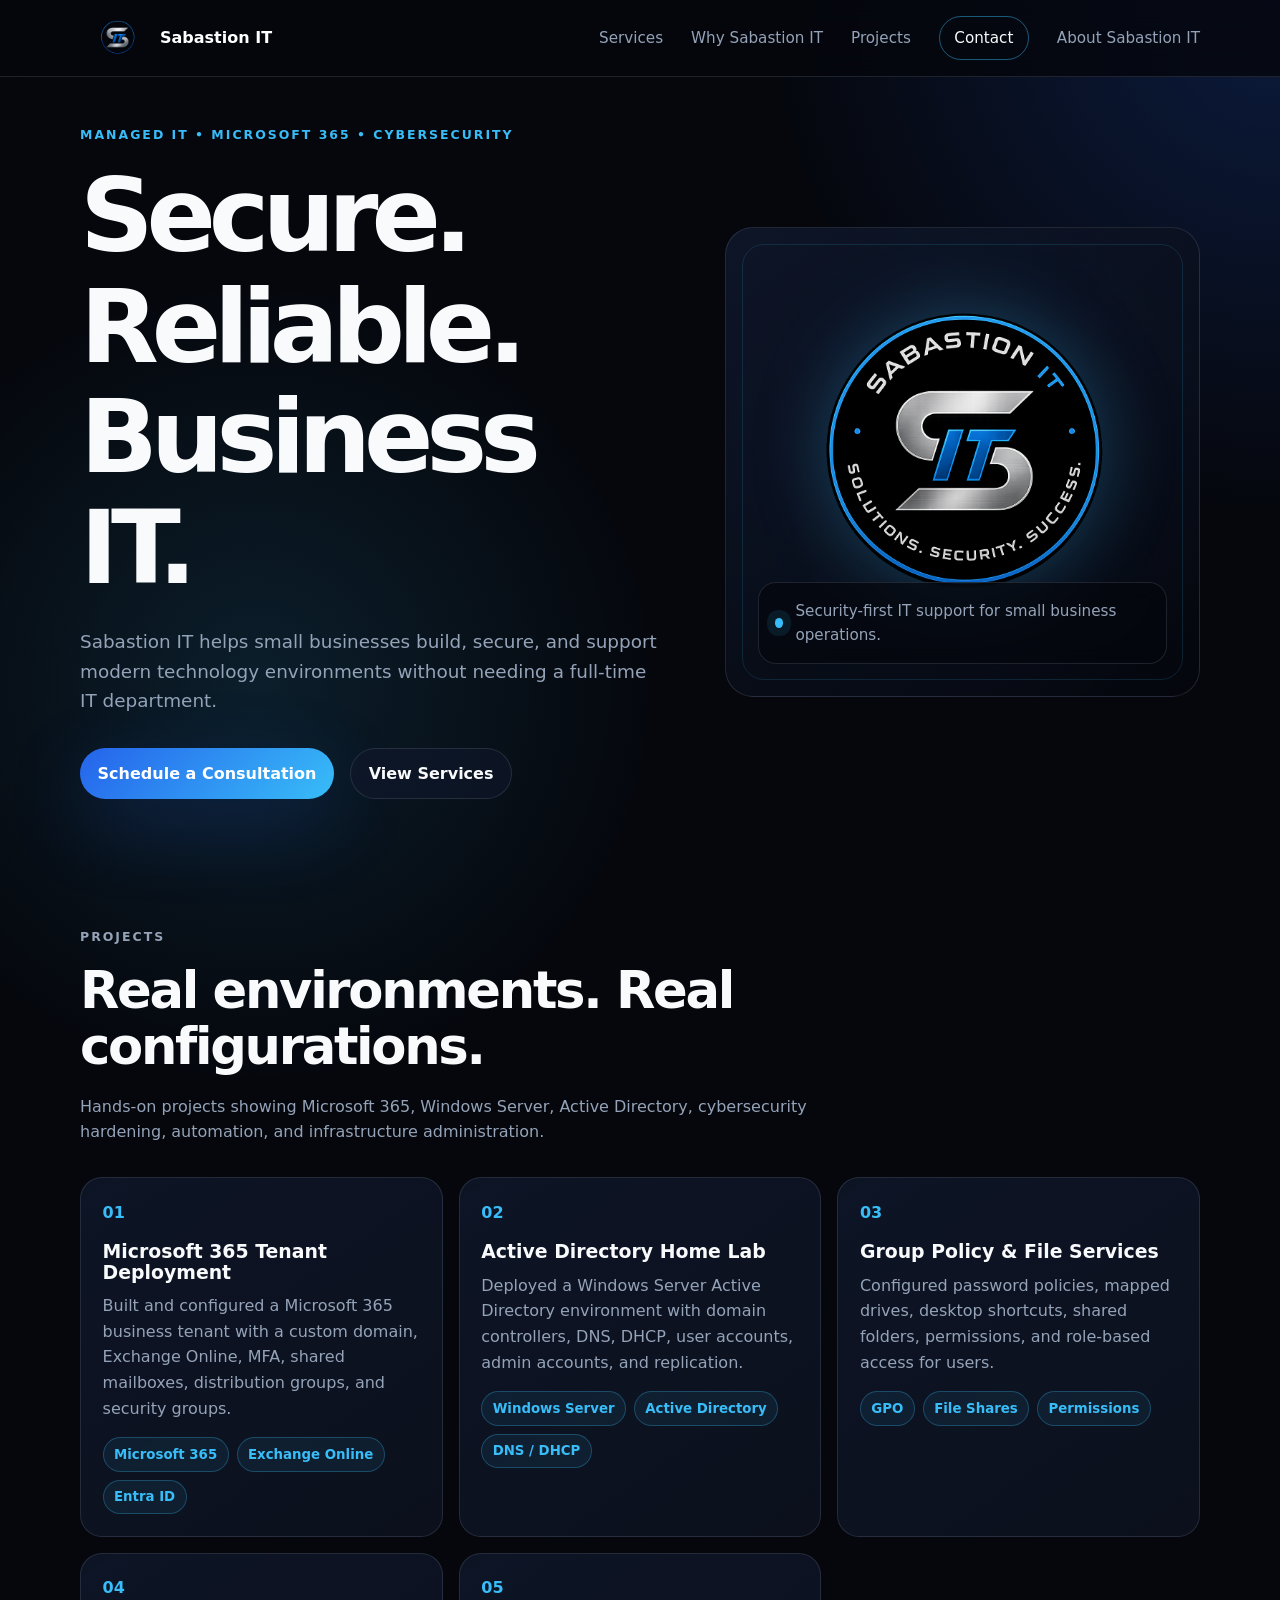
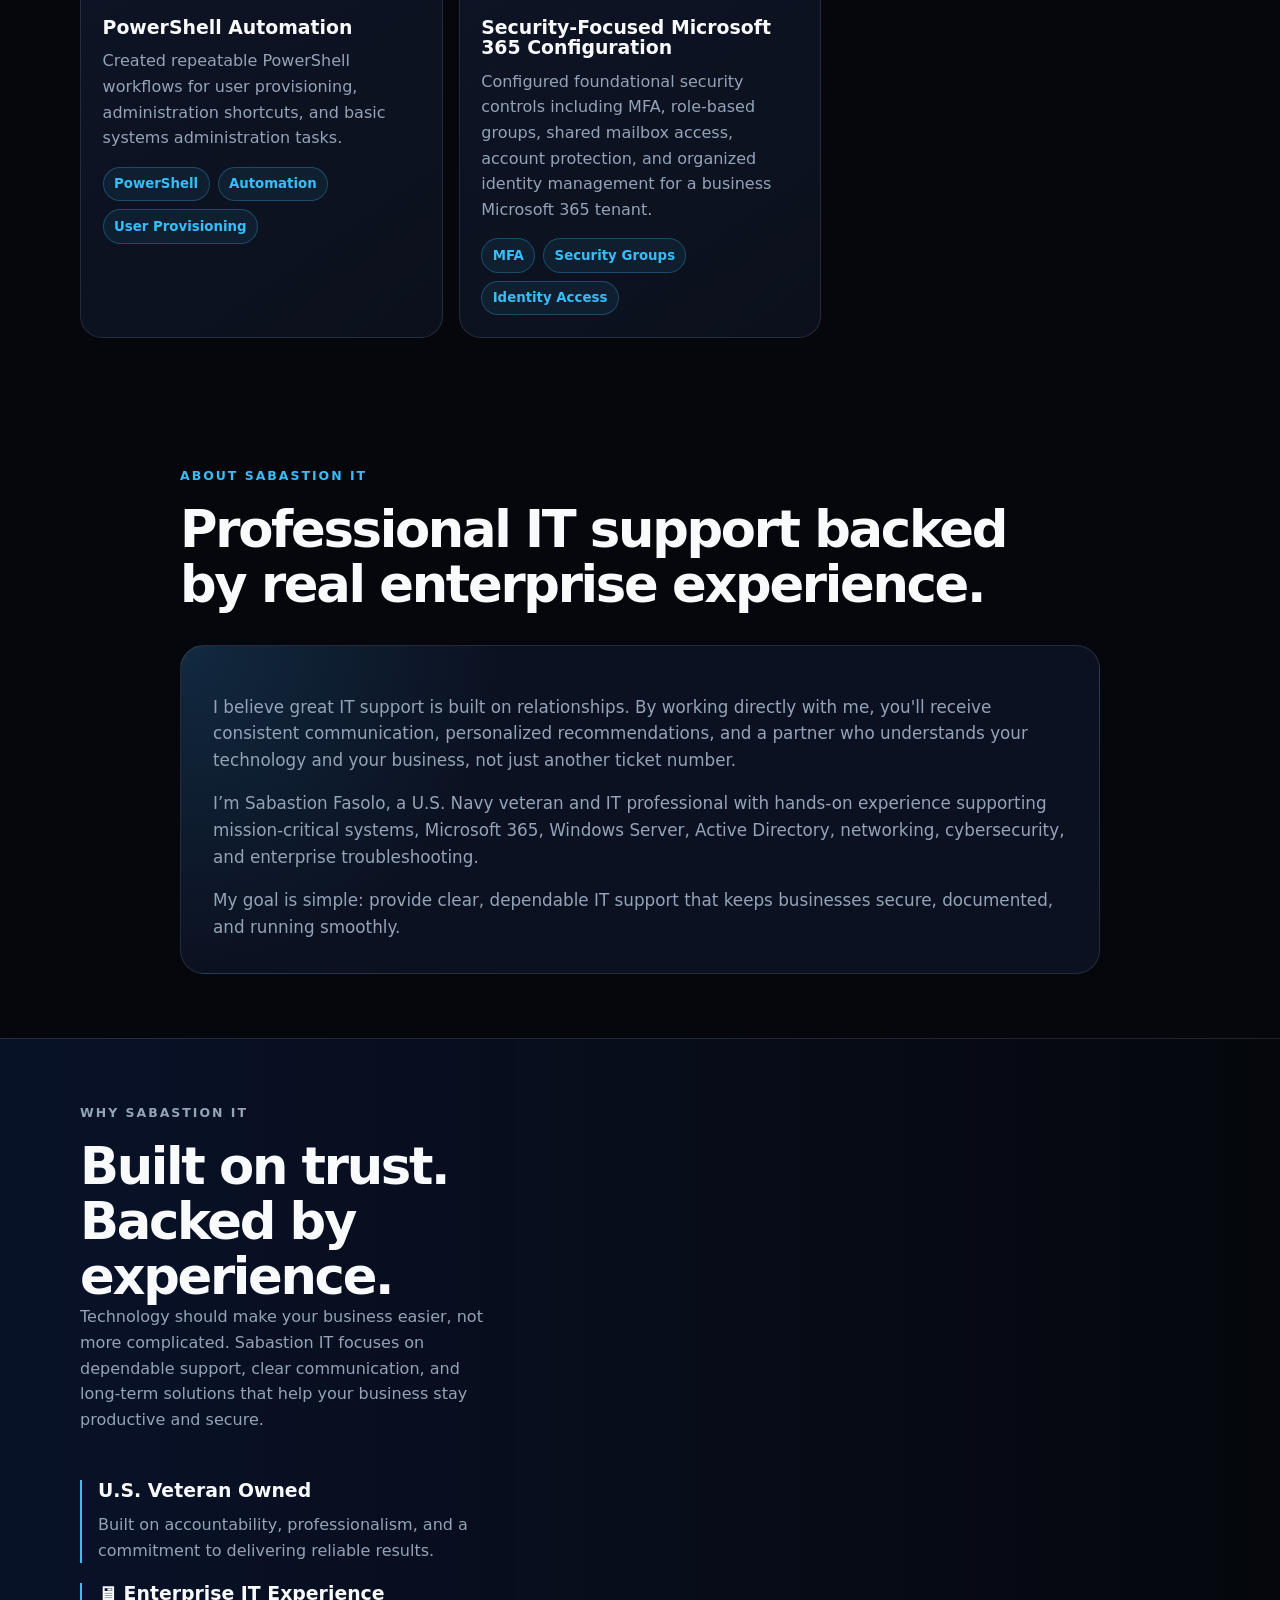
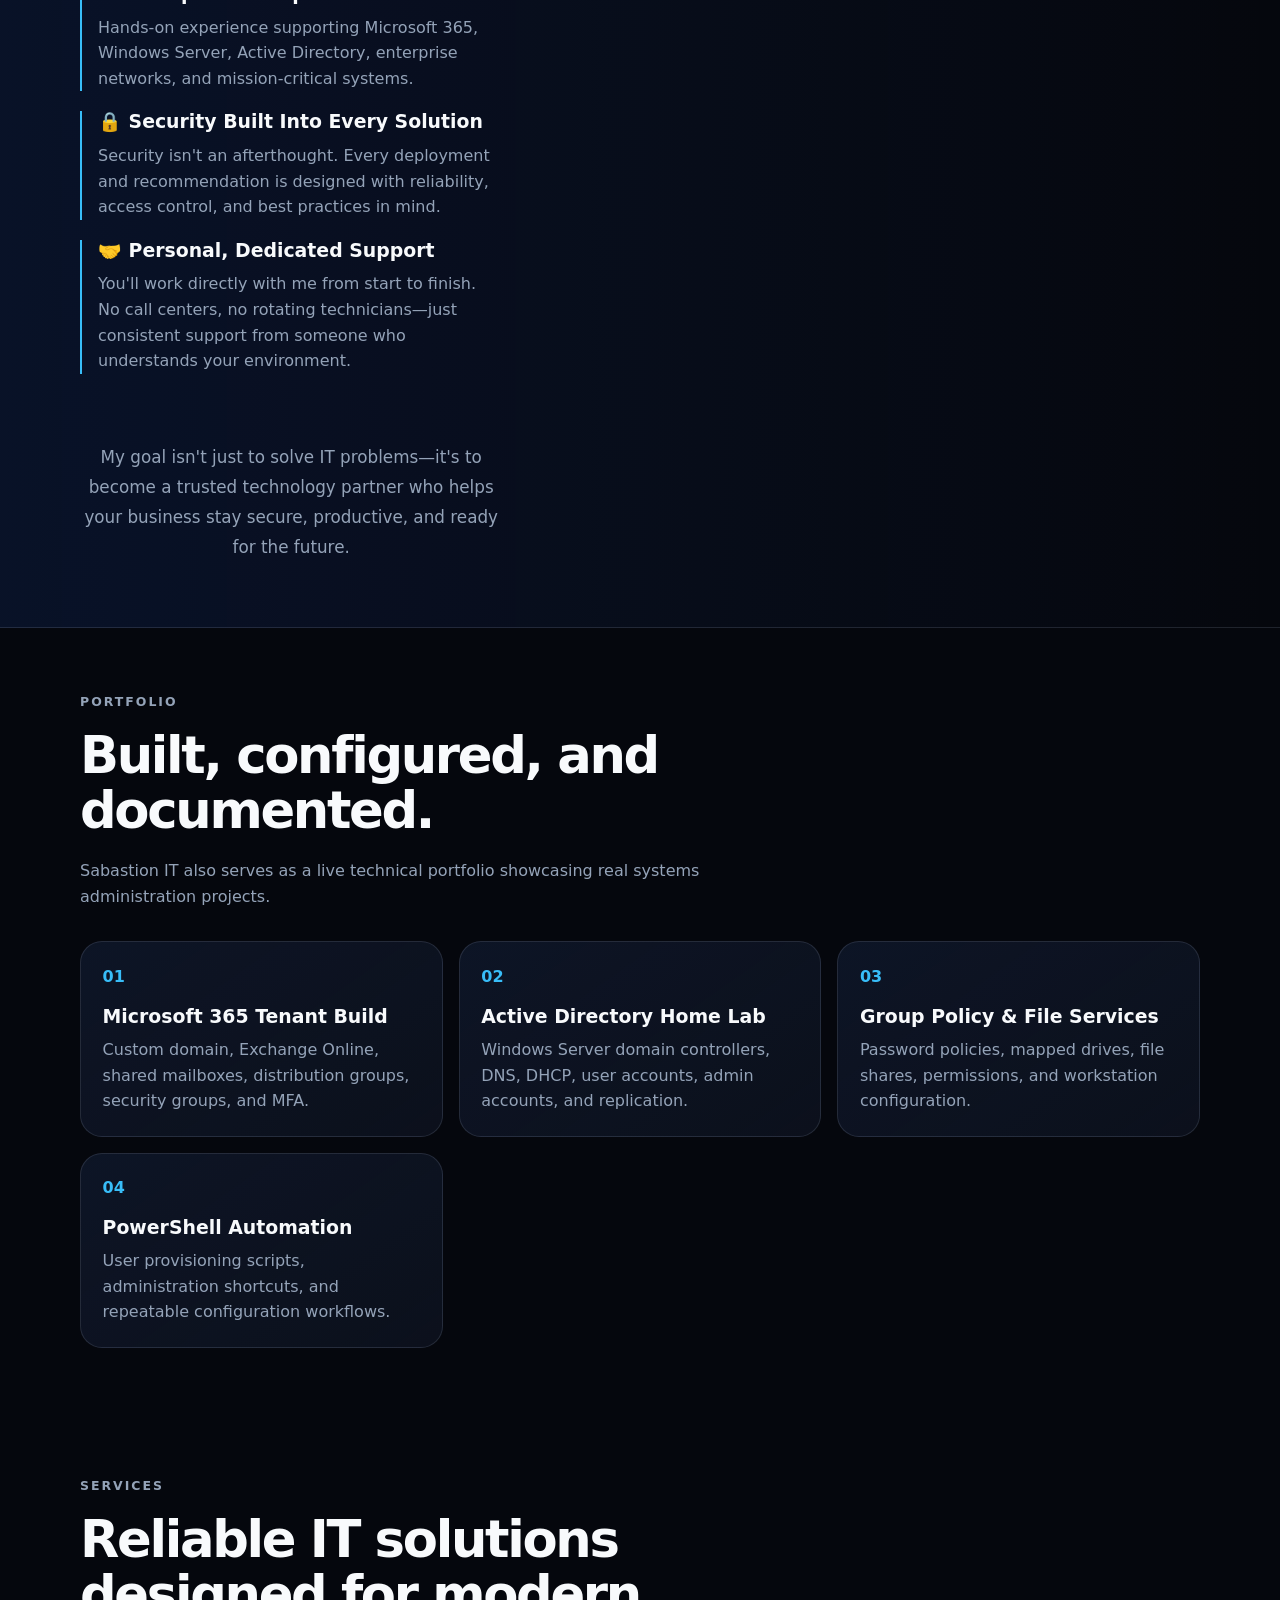
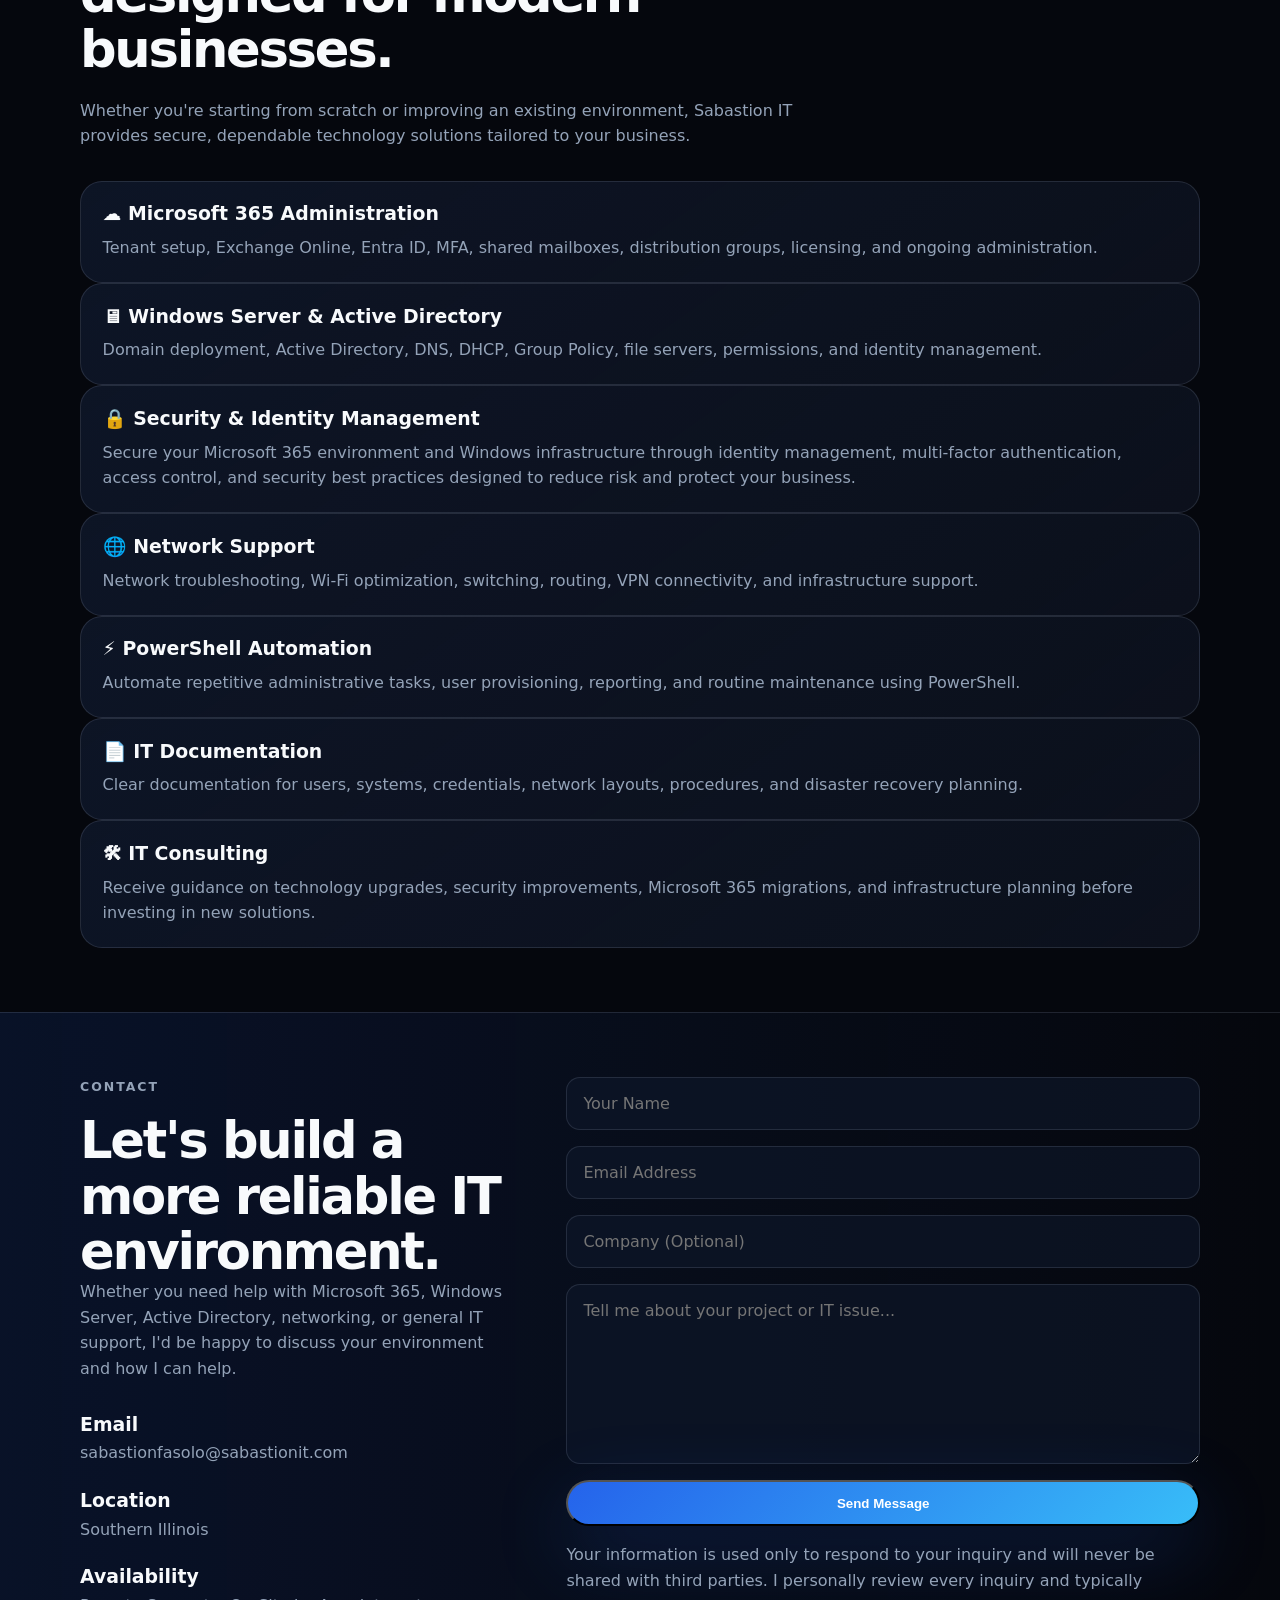
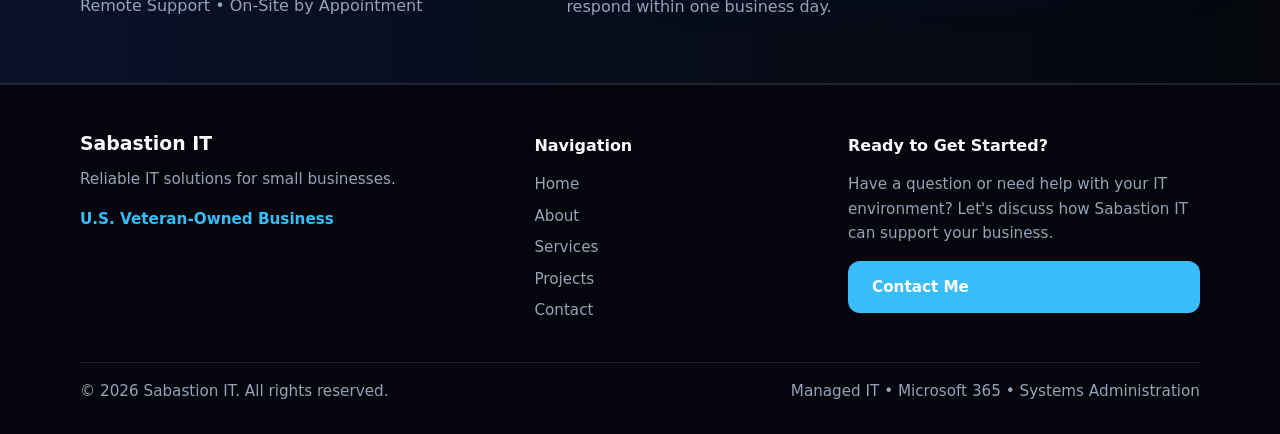
==== sabastionit-site/index.html @ 8f51acdc "V1.0.0" ====
<!DOCTYPE html>
<html lang="en">
<head>
  <meta charset="UTF-8" />
  <meta name="viewport" content="width=device-width, initial-scale=1.0" />
  <title>Sabastion IT | Managed IT & Cybersecurity</title>
  <meta name="description" content="Sabastion IT provides managed IT, Microsoft 365 administration, cybersecurity, networking, and systems administration services for small businesses." />
  <link rel="stylesheet" href="style.css" />
</head>
<body>
<header class="site-header">
	<nav class="nav container">
	    <a href="#home" class="brand">
			<img src="images/SabastionITLogo2.png" alt="Sabastion IT Logo" class="brand-logo">
				<span class="brand-name">Sabastion IT</span>
			</a>

		<div class="nav-links">
			<a href="#services">Services</a>
			<a href="#why">Why Sabastion IT</a>
			<a href="#projects">Projects</a>
		    <a href="#contact" class="nav-cta">Contact</a>
			<a href="#about">About Sabastion IT</a>
		</div>
	</nav>
</header>

  <main>
    <section id="home" class="hero">
      <div class="container hero-grid">
        <div class="hero-content">
          <p class="eyebrow">Managed IT • Microsoft 365 • Cybersecurity</p>
          <h1>Secure. Reliable. Business IT.</h1>
          <p class="hero-text">
            Sabastion IT helps small businesses build, secure, and support modern technology environments without needing a full-time IT department.
          </p>
          <div class="hero-actions">
            <a href="mailto:hello@sabastionit.com" class="btn primary">Schedule a Consultation</a>
            <a href="#services" class="btn secondary">View Services</a>
          </div>
        </div>

        <div class="hero-card">
          <img src="images/SabastionITLogo.png" alt="Sabastion IT Logo" class="hero-logo">

          <div class="status-panel">
            <span class="pulse"></span>
            <p>Security-first IT support for small business operations.</p>
          </div>
        </div>
      </div>
    </section>

    <section id="projects" class="section">
  <div class="container">
    <div class="section-heading">
      <p class="eyebrow">Projects</p>
      <h2>Real environments. Real configurations.</h2>
      <p>Hands-on projects showing Microsoft 365, Windows Server, Active Directory, cybersecurity hardening, automation, and infrastructure administration.</p>
    </div>

    <div class="project-grid">
      <article class="project-card">
        <span>01</span>
        <h3>Microsoft 365 Tenant Deployment</h3>
        <p>Built and configured a Microsoft 365 business tenant with a custom domain, Exchange Online, MFA, shared mailboxes, distribution groups, and security groups.</p>
        <div class="project-tags">
          <small>Microsoft 365</small>
          <small>Exchange Online</small>
          <small>Entra ID</small>
        </div>
      </article>

      <article class="project-card">
        <span>02</span>
        <h3>Active Directory Home Lab</h3>
        <p>Deployed a Windows Server Active Directory environment with domain controllers, DNS, DHCP, user accounts, admin accounts, and replication.</p>
        <div class="project-tags">
          <small>Windows Server</small>
          <small>Active Directory</small>
          <small>DNS / DHCP</small>
        </div>
      </article>

      <article class="project-card">
        <span>03</span>
        <h3>Group Policy & File Services</h3>
        <p>Configured password policies, mapped drives, desktop shortcuts, shared folders, permissions, and role-based access for users.</p>
        <div class="project-tags">
          <small>GPO</small>
          <small>File Shares</small>
          <small>Permissions</small>
        </div>
      </article>

      <article class="project-card">
        <span>04</span>
        <h3>PowerShell Automation</h3>
        <p>Created repeatable PowerShell workflows for user provisioning, administration shortcuts, and basic systems administration tasks.</p>
        <div class="project-tags">
          <small>PowerShell</small>
          <small>Automation</small>
          <small>User Provisioning</small>
        </div>
       </article>
     <article class="project-card">
       <span>05</span>
       <h3>Security-Focused Microsoft 365 Configuration</h3>
       <p>Configured foundational security controls including MFA, role-based groups, shared mailbox access, account protection, and organized identity management for a business Microsoft 365 tenant.</p>
       <div class="project-tags">
         <small>MFA</small>
         <small>Security Groups</small>
         <small>Identity Access</small>
      </div>
      </article>
    </div>
  </div>
</section>


    <section id="about" class="section about-section">
  <div class="container about-story">
    <p class="eyebrow">About Sabastion IT</p>
    <h2>Professional IT support backed by real enterprise experience.</h2>

    <div class="about-story-card">
      <p>
        <p>
        I believe great IT support is built on relationships. By working directly with me, you'll receive consistent communication, personalized recommendations, and a partner who understands your technology and your business, not just another ticket number.
</p>
      </p>
      <p>
        I’m Sabastion Fasolo, a U.S. Navy veteran and IT professional with hands-on experience supporting mission-critical systems, Microsoft 365, Windows Server, Active Directory, networking, cybersecurity, and enterprise troubleshooting.
      </p>
      <p>
        My goal is simple: provide clear, dependable IT support that keeps businesses secure, documented, and running smoothly.
      </p>
    </div>
  </div>
</section>

    <section id="why" class="section accent-section">
      <div class="container split">
        <div>
          <p class="eyebrow">Why Sabastion IT</p>
          <h2>Built on trust. Backed by experience.</h2>
          <p>Technology should make your business easier, not more complicated. Sabastion IT focuses on dependable support, clear communication, and long-term solutions that help your business stay productive and secure.
        <div class="why-list">

        <div>
          <h3>U.S. Veteran Owned</h3>
          <p>
            Built on accountability, professionalism, and a commitment to delivering reliable results.
          </p>
       </div>

       <div>
         <h3>🖥 Enterprise IT Experience</h3>
         <p>
            Hands-on experience supporting Microsoft 365, Windows Server, Active Directory, enterprise networks, and mission-critical systems.
         </p>
       </div>

       <div>
         <h3>🔒 Security Built Into Every Solution</h3>
         <p>
            Security isn't an afterthought. Every deployment and recommendation is designed with reliability, access control, and best practices in mind.
         </p>
       </div>

       <div>
         <h3>🤝 Personal, Dedicated Support</h3>
         <p>
            You'll work directly with me from start to finish. No call centers, no rotating technicians—just consistent support from someone who understands your environment.
         </p>
       </div>

       <p class="why-closing">
        My goal isn't just to solve IT problems—it's to become a trusted technology partner who helps your business stay secure, productive, and ready for the future.
       </p>

      </div>
    </section>

    <section id="projects" class="section">
      <div class="container">
        <div class="section-heading">
          <p class="eyebrow">Portfolio</p>
          <h2>Built, configured, and documented.</h2>
          <p>Sabastion IT also serves as a live technical portfolio showcasing real systems administration projects.</p>
        </div>

        <div class="project-grid">
          <article class="project-card">
            <span>01</span>
            <h3>Microsoft 365 Tenant Build</h3>
            <p>Custom domain, Exchange Online, shared mailboxes, distribution groups, security groups, and MFA.</p>
          </article>
          <article class="project-card">
            <span>02</span>
            <h3>Active Directory Home Lab</h3>
            <p>Windows Server domain controllers, DNS, DHCP, user accounts, admin accounts, and replication.</p>
          </article>
          <article class="project-card">
            <span>03</span>
            <h3>Group Policy & File Services</h3>
            <p>Password policies, mapped drives, file shares, permissions, and workstation configuration.</p>
          </article>
          <article class="project-card">
            <span>04</span>
            <h3>PowerShell Automation</h3>
            <p>User provisioning scripts, administration shortcuts, and repeatable configuration workflows.</p>
          </article>
        </div>
      </div>
    </section>

<section id="services" class="section">
    <div class="container">

        <div class="section-heading">
            <p class="eyebrow">Services</p>
            <h2>Reliable IT solutions designed for modern businesses.</h2>
            <p>
                Whether you're starting from scratch or improving an existing environment,
                Sabastion IT provides secure, dependable technology solutions tailored to
                your business.
            </p>
        </div>

        <div class="services-grid">

            <article class="service-card">
                <h3>☁ Microsoft 365 Administration</h3>
                <p>
                    Tenant setup, Exchange Online, Entra ID, MFA, shared mailboxes,
                    distribution groups, licensing, and ongoing administration.
                </p>
            </article>

            <article class="service-card">
                <h3>🖥 Windows Server & Active Directory</h3>
                <p>
                    Domain deployment, Active Directory, DNS, DHCP, Group Policy,
                    file servers, permissions, and identity management.
                </p>
            </article>

            <article class="service-card">
                <h3>🔒 Security & Identity Management</h3>
                <p>
                    Secure your Microsoft 365 environment and Windows infrastructure through identity management, multi-factor authentication, access control, and security best practices designed to reduce risk and protect
                    your business.
                </p>
            </article>

            <article class="service-card">
                <h3>🌐 Network Support</h3>
                <p>
                    Network troubleshooting, Wi-Fi optimization, switching, routing,
                    VPN connectivity, and infrastructure support.
                </p>
            </article>

            <article class="service-card">
                <h3>⚡ PowerShell Automation</h3>
                <p>
                    Automate repetitive administrative tasks, user provisioning,
                    reporting, and routine maintenance using PowerShell.
                </p>
            </article>

            <article class="service-card">
                <h3>📄 IT Documentation</h3>
                <p>
                    Clear documentation for users, systems, credentials, network layouts,
                    procedures, and disaster recovery planning.
                </p>
            </article>

            <article class="service-card">
                <h3>🛠 IT Consulting</h3>
                <p>
                    Receive guidance on technology upgrades, security improvements,
                    Microsoft 365 migrations, and infrastructure planning before
                    investing in new solutions.
               </p>
               </article>

        </div>

    </div>
</section>

    <section id="contact" class="section accent-section">
    <div class="container split">

        <div>
            <p class="eyebrow">Contact</p>
            <h2>Let's build a more reliable IT environment.</h2>

            <p>
                Whether you need help with Microsoft 365, Windows Server,
                Active Directory, networking, or general IT support, I'd be
                happy to discuss your environment and how I can help.
            </p>

            <div class="contact-info">

                <div class="contact-item">
                    <h3>Email</h3>
                    <p>sabastionfasolo@sabastionit.com</p>
                </div>

                <div class="contact-item">
                    <h3>Location</h3>
                    <p>Southern Illinois</p>
                </div>

                <div class="contact-item">
                    <h3>Availability</h3>
                    <p>Remote Support • On-Site by Appointment</p>
                </div>

            </div>
        </div>

        <form class="contact-form" action="https://formspree.io/f/xlgyloqj" method="POST">

            <input type="text" name="name" placeholder="Your Name" required>

            <input type="email" name="email" placeholder="Email Address" required>

            <input type="text" name="company" placeholder="Company (Optional)">

	    <input
                type="hidden"
                name="_subject"
                value="New Contact Form Submission - Sabastion IT">

            <textarea name="message" rows="6" placeholder="Tell me about your project or IT issue..." required></textarea>

            <button type="submit" class="btn primary">Send Message</button>

            <p class="contact-note">
	     Your information is used only to respond to your inquiry and will never be shared with third parties.
             I personally review every inquiry and typically respond within one business day.
            </p>

	   <input type="hidden" name="_next" value="thank-you.html">

        </form>

    </div>
</section>
  </main>

  <footer class="footer">
  <div class="container footer-grid">
    <div>
      <h3>Sabastion IT</h3>
      <p>Reliable IT solutions for small businesses.</p>
      <p class="footer-badge">U.S. Veteran-Owned Business</p>
    </div>

    <div>
      <h4>Navigation</h4>
      <a href="#home">Home</a>
      <a href="#about">About</a>
      <a href="#services">Services</a>
      <a href="#projects">Projects</a>
      <a href="#contact">Contact</a>
    </div>

    <div>
      <h4>Ready to Get Started?</h4>

<p>
    Have a question or need help with your IT environment?
    Let's discuss how Sabastion IT can support your business.
</p>

<a
    <a
    href="mailto:sabastionfasolo@sabastionit.com?subject=Sabastion%20IT%20Inquiry&body=Hi%20Sabastion,%0D%0A%0D%0AI%20would%20like%20to%20discuss..."
    class="footer-btn">
    Contact Me
</a>

    </div>
  </div>

  <div class="container footer-bottom">
    <p>© 2026 Sabastion IT. All rights reserved.</p>
    <p>Managed IT • Microsoft 365 • Systems Administration</p>
  </div>
</footer>

  <script src="script.js"></script>
</body>
</html>
---- sabastionit-site/style.css ----
:root {
  --bg: #05070d;
  --bg-soft: #0a0f1c;
  --card: #0f172a;
  --card-2: #111827;
  --text: #f8fafc;
  --muted: #94a3b8;
  --blue: #2563eb;
  --blue-bright: #38bdf8;
  --line: rgba(148, 163, 184, 0.18);
  --shadow: 0 24px 80px rgba(37, 99, 235, 0.22);
}

* {
  box-sizing: border-box;
  margin: 0;
  padding: 0;
}

html {
  scroll-behavior: smooth;
}

body {
  font-family: Inter, ui-sans-serif, system-ui, -apple-system, BlinkMacSystemFont, "Segoe UI", sans-serif;
  background:
    radial-gradient(circle at top right, rgba(37, 99, 235, 0.22), transparent 32rem),
    radial-gradient(circle at 20% 10%, rgba(56, 189, 248, 0.13), transparent 25rem),
    var(--bg);
  color: var(--text);
  line-height: 1.6;
}

.container {
  width: min(1120px, calc(100% - 2rem));
  margin: 0 auto;
}

.site-header {
  position: sticky;
  top: 0;
  z-index: 10;
  background: rgba(5, 7, 13, 0.82);
  backdrop-filter: blur(16px);
  border-bottom: 1px solid var(--line);
}

.nav {
  height: 76px;
  display: flex;
  align-items: center;
  justify-content: space-between;
}

.brand {
  display: flex;
  align-items: center;
  gap: 5px;
  text-decoration: none;
  margin-right: auto;
}

.brand-logo {
  width: 75px;
  height: 75px;
  object-fit: contain;
  display: block;
}

.brand-name {
  color: #fff;
  font-weight: 700;
  white-space: nowrap;
}

.nav-links {
  display: flex;
  align-items: center;
  gap: 28px;
}
.nav-links a {
  color: var(--muted);
  text-decoration: none;
  font-size: 0.95rem;
  transition: color 180ms ease;
}

.nav-links a:hover {
  color: var(--text);
}

.nav-cta {
  padding: 0.55rem 0.9rem;
  border: 1px solid rgba(56, 189, 248, 0.45);
  border-radius: 999px;
  color: var(--text) !important;
}

.hero {
  padding: 3rem 0 4rem;
}

.hero-grid {
  display: grid;
  grid-template-columns: 1.1fr 0.9fr;
  align-items: center;
  gap: 4rem;
}

.eyebrow {
  color: var(--blue-bright);
  text-transform: uppercase;
  letter-spacing: 0.16em;
  font-size: 0.78rem;
  font-weight: 800;
  margin-bottom: 1rem;
}

h1,
h2,
h3 {
  line-height: 1.08;
}

h1 {
  font-size: clamp(3.3rem, 8vw, 6.5rem);
  letter-spacing: -0.07em;
  max-width: 760px;
}

h2 {
  font-size: clamp(2rem, 4vw, 3.25rem);
  letter-spacing: -0.045em;
}

h3 {
  font-size: 1.18rem;
  margin-bottom: 0.7rem;
}

.hero-text {
  color: var(--muted);
  max-width: 660px;
  font-size: 1.15rem;
  margin: 1.5rem 0 2rem;
}

.hero-actions,
.contact-actions {
  display: flex;
  flex-wrap: wrap;
  gap: 1rem;
}

.btn {
  display: inline-flex;
  align-items: center;
  justify-content: center;
  min-height: 46px;
  padding: 0.75rem 1.1rem;
  border-radius: 999px;
  text-decoration: none;
  font-weight: 800;
  transition: transform 180ms ease, border-color 180ms ease, background 180ms ease;
}

.btn:hover {
  transform: translateY(-2px);
}

.btn.primary {
  color: white;
  background: linear-gradient(135deg, var(--blue), var(--blue-bright));
  box-shadow: var(--shadow);
}

.btn.secondary {
  color: var(--text);
  border: 1px solid var(--line);
  background: rgba(15, 23, 42, 0.7);
}

.hero-card {
  min-height: 470px;
  border: 1px solid var(--line);
  border-radius: 28px;
  background:
    linear-gradient(145deg, rgba(15, 23, 42, 0.92), rgba(5, 7, 13, 0.75)),
    radial-gradient(circle at center, rgba(37, 99, 235, 0.25), transparent 18rem);
  display: grid;
  place-items: center;
  padding: 2rem;
  position: relative;
  overflow: Hidden;
}

.hero-card::before {
  content: "";
  position: absolute;
  inset: 1rem;
  border: 1px solid rgba(56, 189, 248, 0.15);
  border-radius: 22px;
}

.logo-orb {
  position: relative;
  width: 140px;
  height: 140px;
  display: grid;
  place-items: center;
  border-radius: 50%;
  background: radial-gradient(circle, rgba(56, 189, 248, 0.15), rgba(15, 23, 42, 0.1));
  border: 1px solid rgba(56, 189, 248, 0.22);
}

.logo-img {
  width: 48px;
  height: 48px;
  object-fit: contain;
}

.hero-logo {
    width: 550px;
    max-width: None;
    height: auto;
    transform: translateX(-70px);
    object-fit: contain;
    filter: drop-shadow(0 0 35px rgba(56, 189, 248, 0.28));
    transition: transform 0.3s ease;
}
  .about-story {
   max-width: 920px;
}

 .about-story h2 {
   max-width: 850px;
}

 .about-story-card {
   margin-top: 2rem;
   border: 1px solid var(--line);
   border-radius: 24px;
   padding: 2rem;
   background:
     radial-gradient(circle at top left, rgba(56, 189, 248, 0.14), transparent 20rem),
     rgba(15, 23, 42, 0.72);
}

 .about-story-card p {
   color: var(--muted);
   margin-bottom: 1rem;
   font-size: 1.05rem;
}

 .about-story-card p:last-child {
   margin-bottom: 0;
}

 .large-s {
   font-size: 14rem;
   font-weight: 900;
   color: rgba(248, 250, 252, 0.18);
   letter-spacing: -0.15em;
   transform: translateX(-0.25rem);
}

 .it-text {
   position: absolute;
   font-size: 4.2rem;
   font-weight: 900;
   color: var(--text);
   text-shadow: 0 0 30px rgba(56, 189, 248, 0.45);
}

.status-panel {
  position: absolute;
  left: 2rem;
  right: 2rem;
  bottom: 2rem;
  display: flex;
  gap: 0.75rem;
  align-items: center;
  padding: 1rem;
  border: 1px solid var(--line);
  border-radius: 18px;
  background: rgba(5, 7, 13, 0.68);
  backdrop-filter: blur(10px);
  z-index: 2;
}

.status-panel p {
  color: var(--muted);
  font-size: 0.95rem;
}

.pulse {
  width: 10px;
  height: 10px;
  border-radius: 50%;
  background: var(--blue-bright);
  box-shadow: 0 0 0 8px rgba(56, 189, 248, 0.1);
}

.section {
  padding: 4rem 0;
  scroll-margin-top: 40px;
}

.section-heading {
  max-width: 740px;
  margin-bottom: 2rem;
}

.section-heading h2 {
    margin-top: 0.5rem;
    margin-bottom: 1.25rem;
}

.section-heading p,
.split p,
.project-card p,
.service-card p,
.contact-card p {
  color: var(--muted);
}

.card-grid,
.project-grid {
  display: grid;
  grid-template-columns: repeat(3, 1fr);
  gap: 1rem;
}

.service-card,
.project-card,
.contact-card {
  border: 1px solid var(--line);
  background: linear-gradient(145deg, rgba(15, 23, 42, 0.86), rgba(17, 24, 39, 0.58));
  border-radius: 22px;
  padding: 1.35rem;
  transition: transform 180ms ease, border-color 180ms ease;
}

.service-card:hover,
.project-card:hover {
  transform: translateY(-4px);
  border-color: rgba(56, 189, 248, 0.42);
}

.accent-section {
  background: linear-gradient(90deg, rgba(37, 99, 235, 0.12), transparent);
  border-top: 1px solid var(--line);
  border-bottom: 1px solid var(--line);
}

.split {
  display: grid;
  grid-template-columns: 0.8fr 1.2fr;
  gap: 4rem;
}

.why-list {
  margin-top: 3rem;
  display: grid;
  gap: 1.25rem;
}

.why-list div {
  border-left: 2px solid var(--blue-bright);
  padding-left: 1rem;
}

.why-closing {
    margin-top: 3rem;
    max-width: 900px;
    text-align: center;
    margin-inline: auto;
    color: var(--muted);
    font-size: 1.05rem;
    line-height: 1.8;
}

.project-card span {
  display: inline-block;
  color: var(--blue-bright);
  font-weight: 900;
  margin-bottom: 1rem;
}

.project-tags {
  display: flex;
  flex-wrap: wrap;
  gap: 0.5rem;
  margin-top: 1rem;
}

.project-tags small {
  color: var(--blue-bright);
  border: 1px solid rgba(56, 189, 248, 0.28);
  background: rgba(56, 189, 248, 0.08);
  border-radius: 999px;
  padding: 0.35rem 0.65rem;
  font-weight: 700;
}

.contact-section {
  padding-bottom: 6rem;
}

.contact-card {
  text-align: center;
  padding: 3rem 1.5rem;
  background:
    radial-gradient(circle at top, rgba(37, 99, 235, 0.2), transparent 25rem),
    rgba(15, 23, 42, 0.85);
}

.contact-card p {
  max-width: 720px;
  margin: 1rem auto 1.8rem;
}

.contact-actions {
  justify-content: center;
}

.contact-info {
    margin-top: 2rem;
    display: grid;
    gap: 1.5rem;
}

.contact-item h3 {
    margin-bottom: .4rem;
}

.contact-item p {
    color: var(--muted);
}

.contact-form {
    display: flex;
    flex-direction: column;
    gap: 1rem;
}

.contact-form input,
.contact-form textarea {
    background: rgba(15,23,42,.65);
    border: 1px solid var(--line);
    border-radius: 14px;
    padding: 1rem;
    color: white;
    font-family: inherit;
    font-size: 1rem;
    transition: .25s ease;
}

.contact-form input:focus,
.contact-form textarea:focus {
    outline: none;
    border-color: var(--blue-bright);
    box-shadow: 0 0 0 3px rgba(56,189,248,.15);
}

.contact-form textarea {
    resize: vertical;
    min-height: 180px;
}

.footer {
  border-top: 1px solid var(--line);
  padding: 3rem 0 1.5rem;
  background: rgba(5, 7, 13, 0.85);
}

.footer-grid {
  display: grid;
  grid-template-columns: 1.2fr 0.8fr 1fr;
  gap: 2rem;
  padding-bottom: 2rem;
}

.footer h3,
.footer h4 {
  color: var(--text);
  margin-bottom: 0.85rem;
}

.footer p,
.footer a {
  display: block;
  color: var(--muted);
  text-decoration: none;
  margin-bottom: 0.45rem;
  font-size: 0.95rem;
}

.footer a:hover {
  color: var(--blue-bright);
}

.footer-badge {
  color: var(--blue-bright) !important;
  font-weight: 700;
  margin-top: 1rem;
}

.footer-bottom {
  border-top: 1px solid var(--line);
  padding-top: 1rem;
  display: flex;
  justify-content: space-between;
  gap: 1rem;
  color: var(--muted);
  font-size: 0.9rem;
}

.footer-btn {
    display: inline-block;
    margin-top: 1rem;
    padding: 0.85rem 1.5rem;
    background: var(--blue-bright);
    color: #fff !important;
    text-decoration: none;
    border-radius: 12px;
    font-weight: 600;
    transition: all 0.25s ease;
}

.footer-btn:hover {
    transform: translateY(-2px);
    box-shadow: 0 12px 24px rgba(56, 189, 248, 0.25);
    background: #4fc3ff;
}

@media (max-width: 860px) {
  .footer-grid,
  .footer-bottom {
    grid-template-columns: 1fr;
    flex-direction: column;
  }
}

@media (max-width: 860px) {
  .nav {
    height: auto;
    padding: 1rem 0;
    align-items: flex-start;
    gap: 1rem;
    flex-direction: column;
  }

  .nav-links {
    flex-wrap: wrap;
    gap: 0.9rem;
  }

  .hero {
    padding-top: 4rem;
  }

  .hero-grid,
  .split {
    grid-template-columns: 1fr;
    gap: 2rem;
  }

  .card-grid,
  .project-grid {
    grid-template-columns: 1fr;
  }

  .hero-card {
    min-height: 380px;
  }

  .footer-content {
    flex-direction: column;
  }
}


/* Hero cleanup overrides */
@media (max-width: 860px) {
  .hero {
    padding: 2.5rem 0 3rem;
  }

  .hero-card {
    min-height: 360px;
  }

  .hero-logo {
    width: min(220px, 78%);
  }

  .status-panel {
    left: 1rem;
    right: 1rem;
    bottom: 1rem;
  }
}
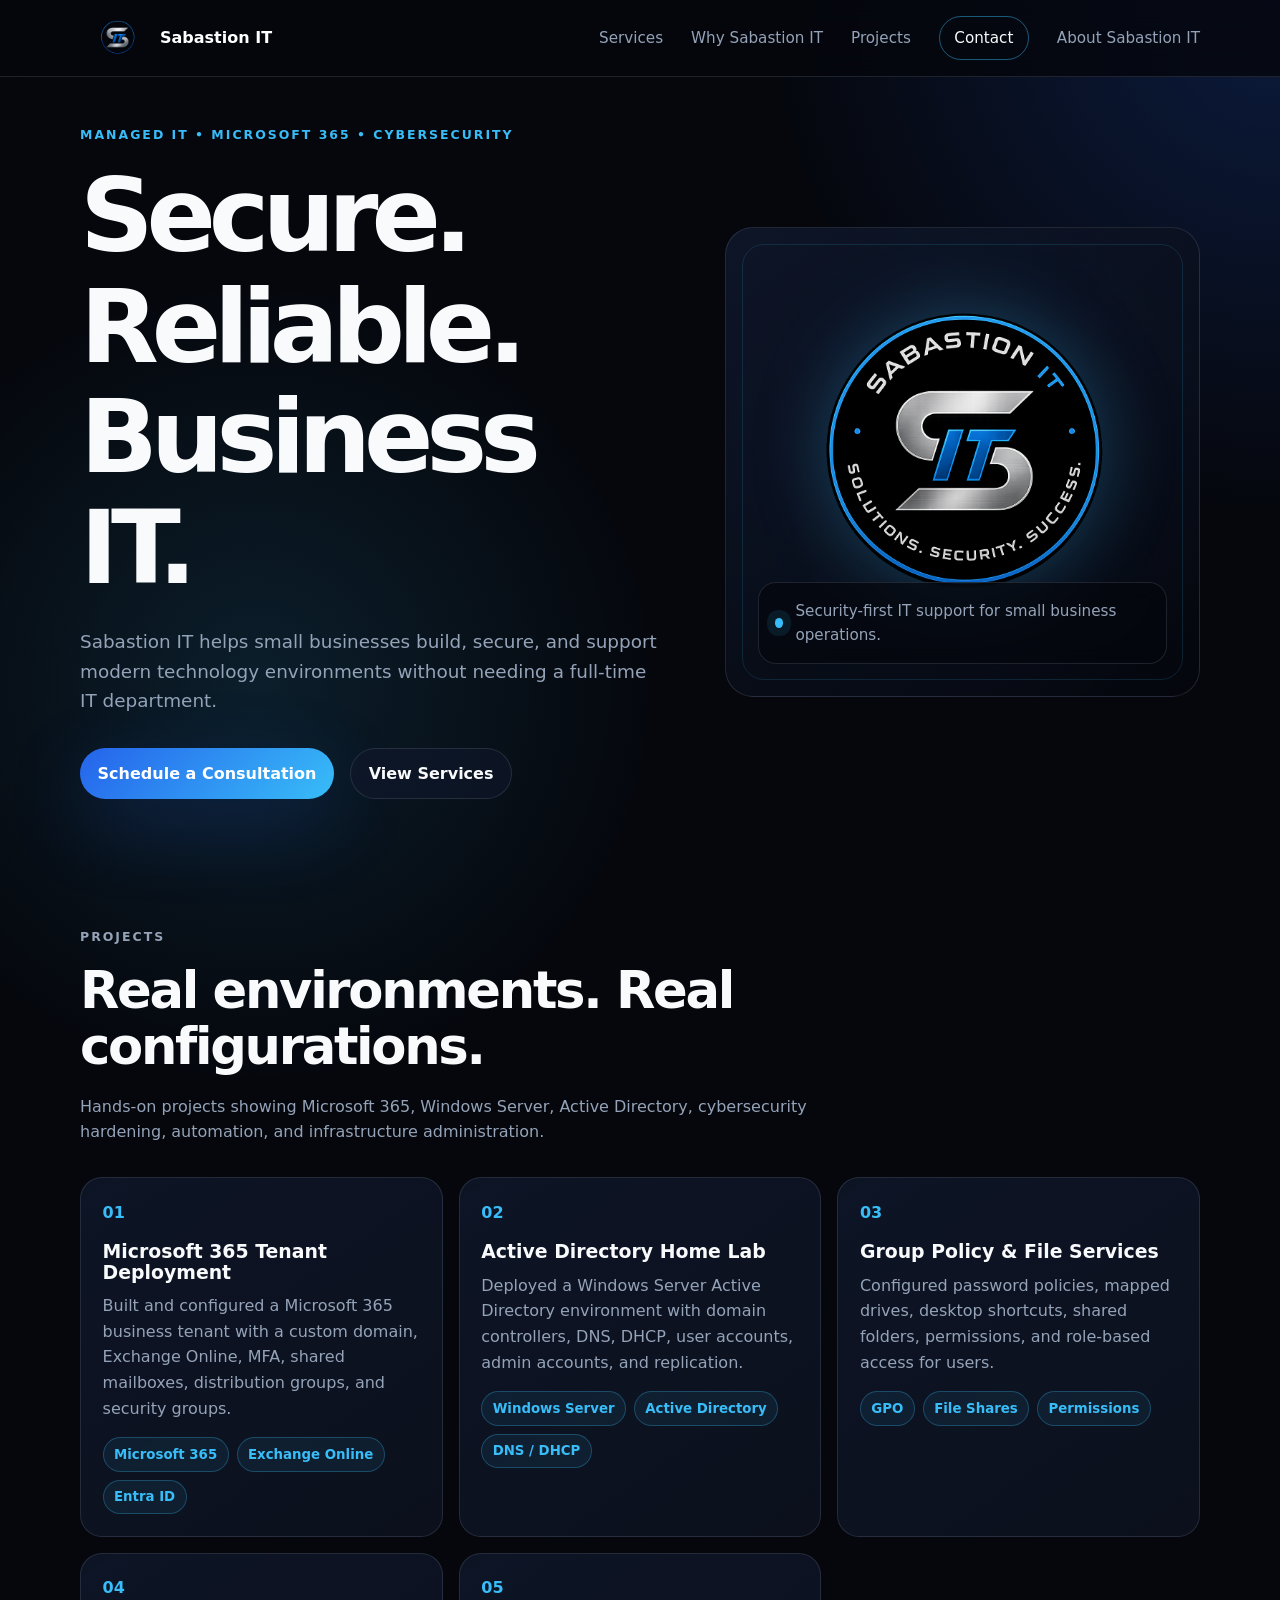
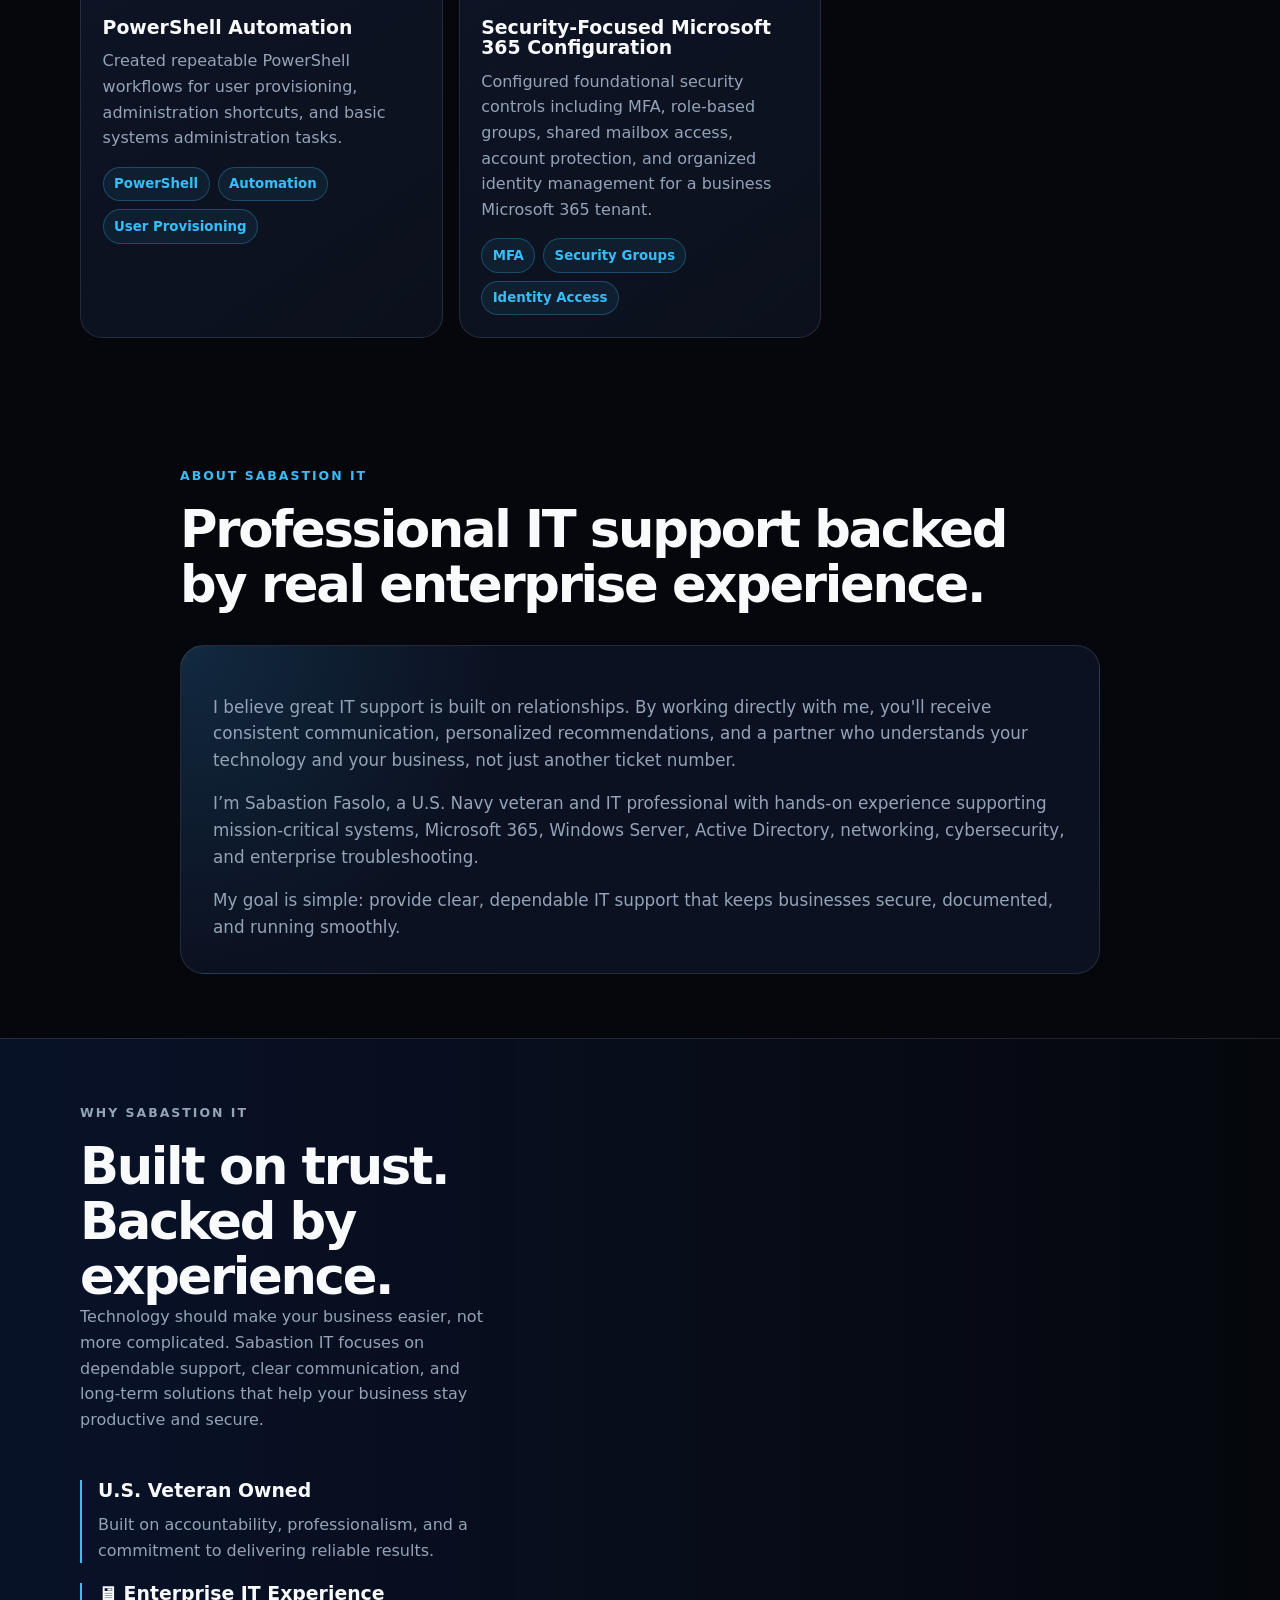
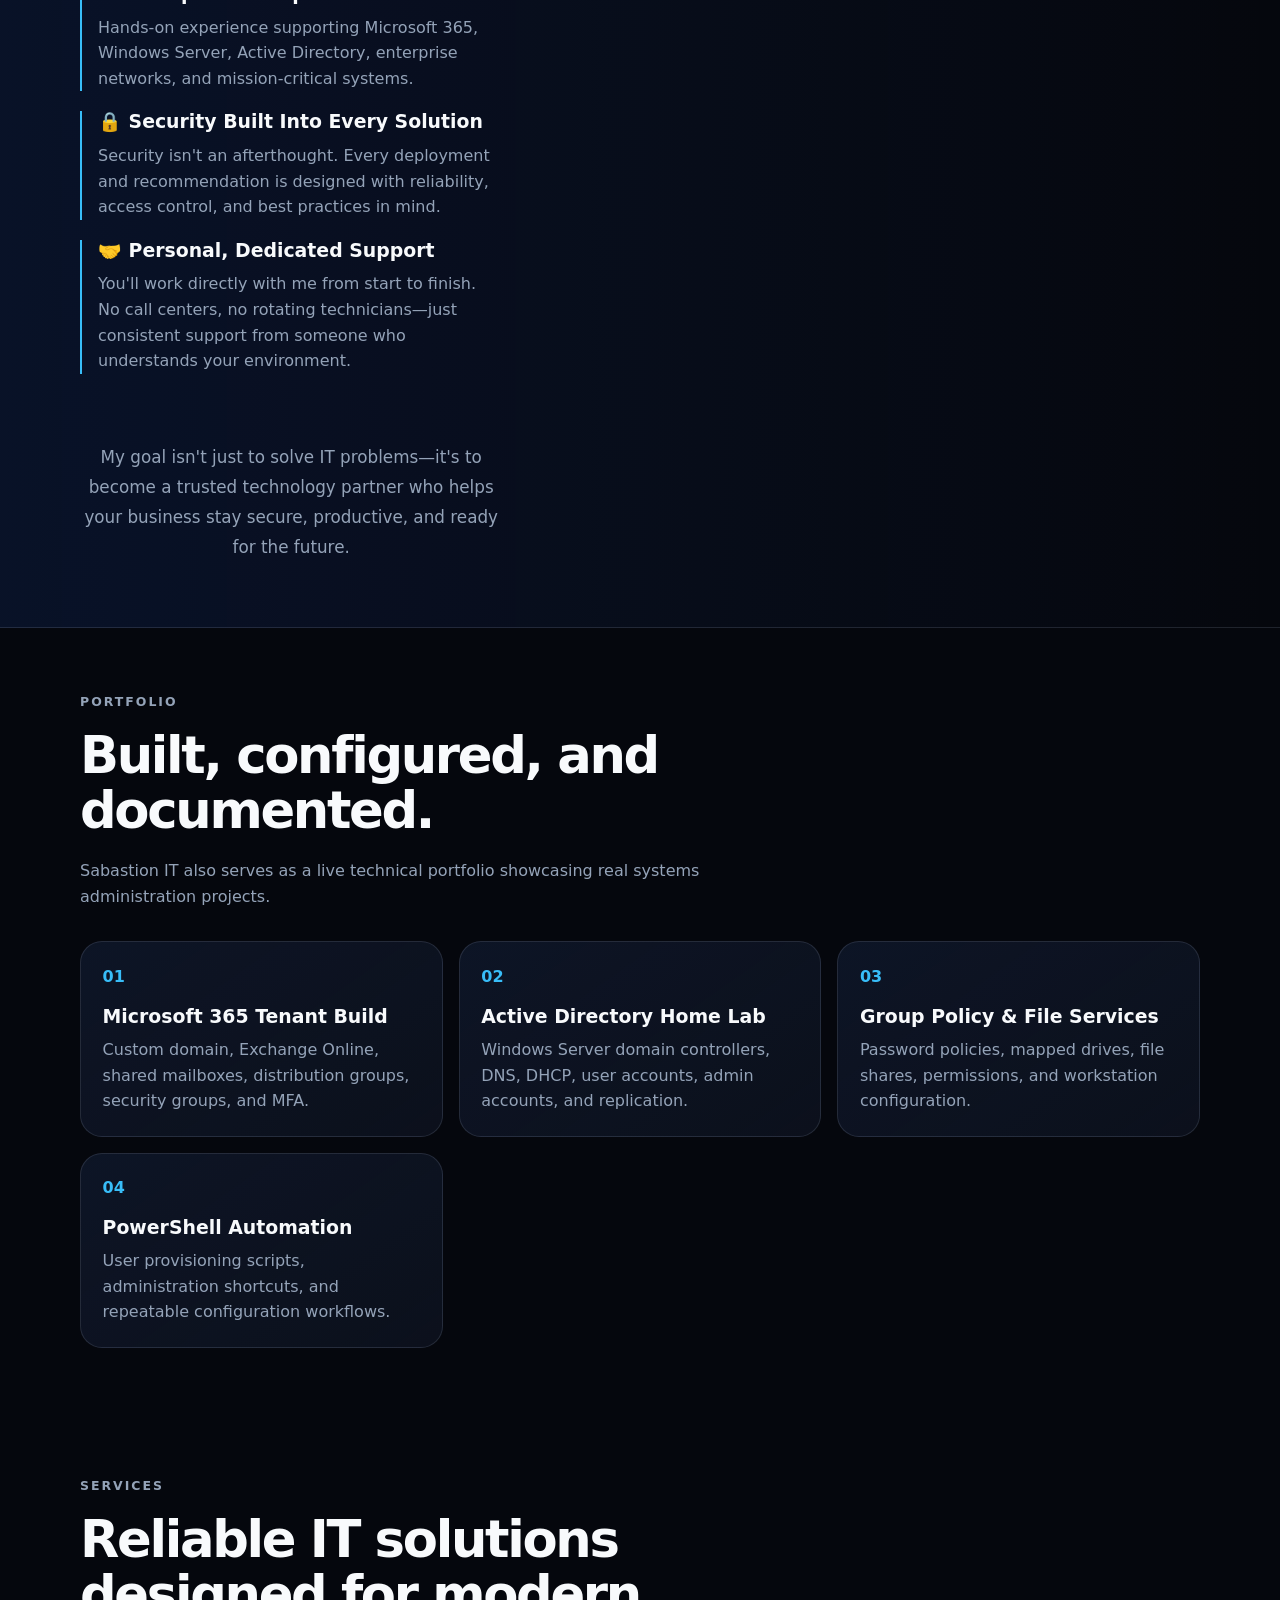
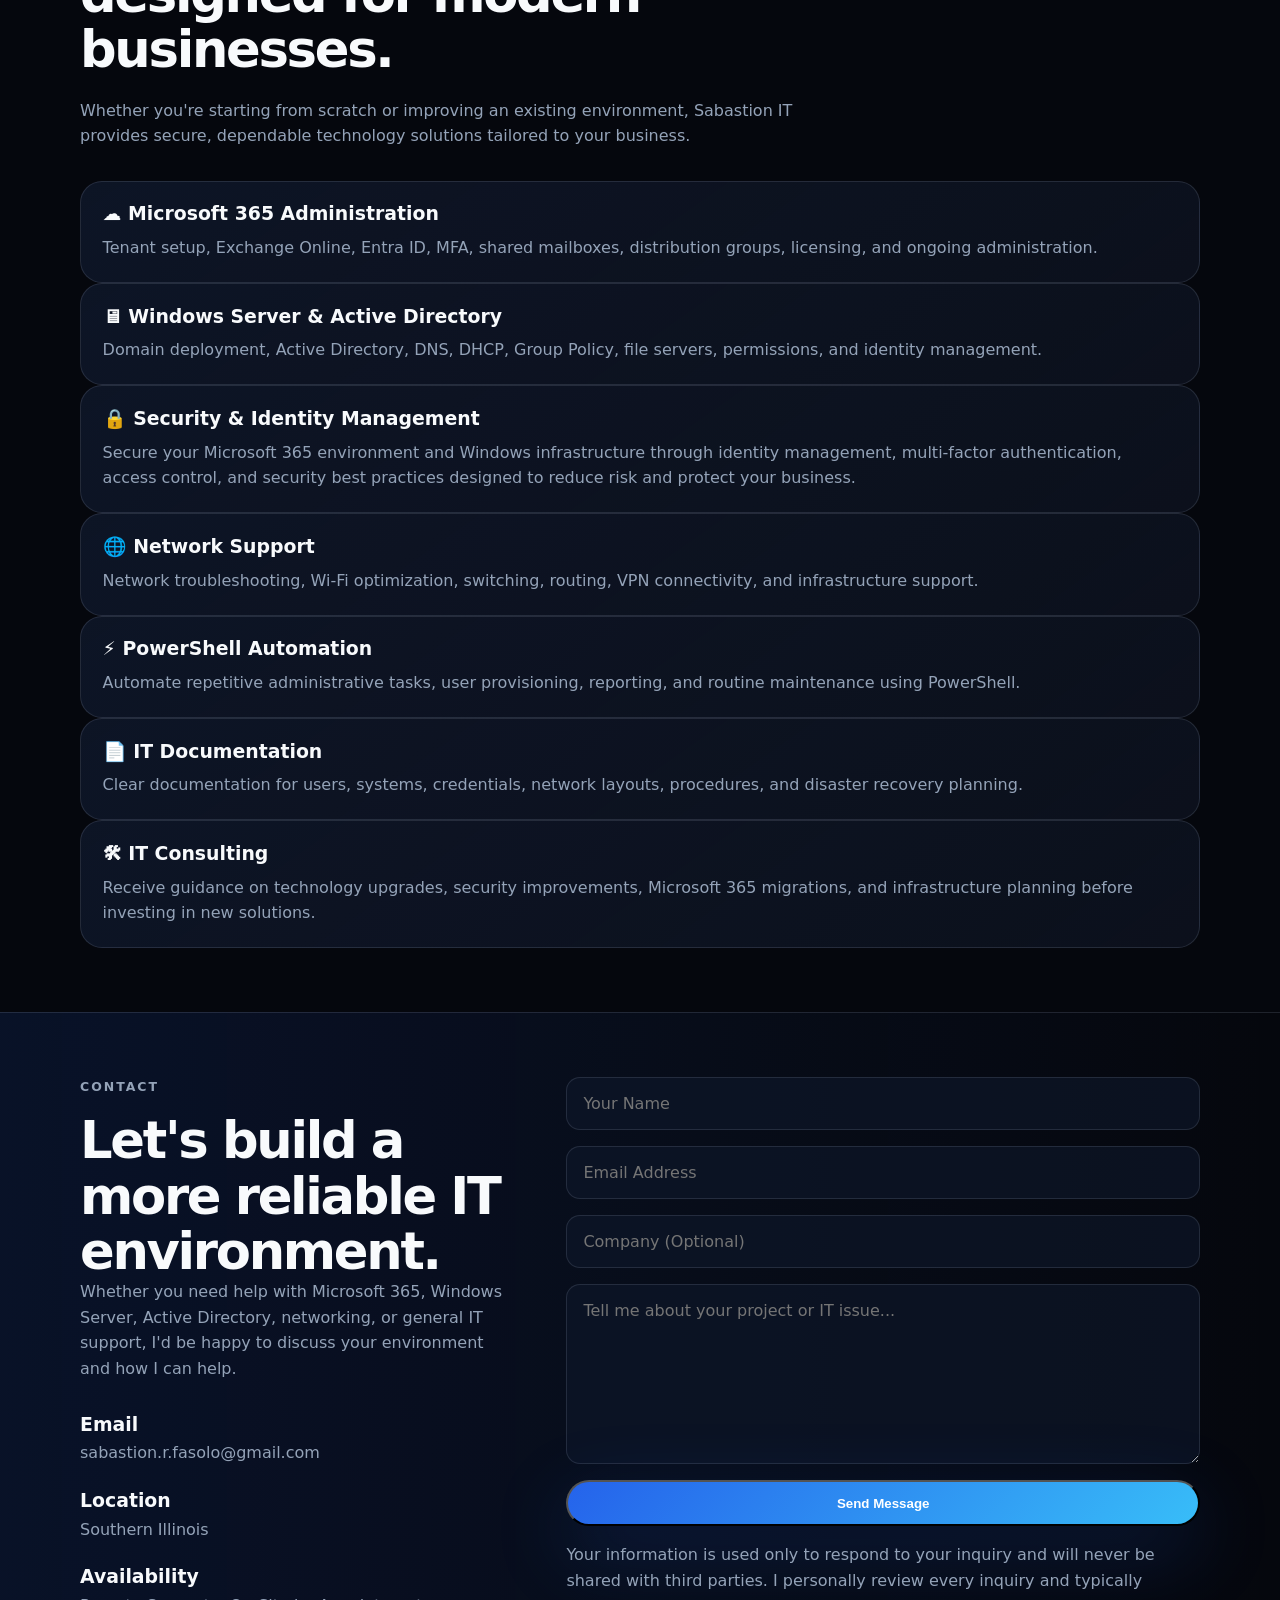
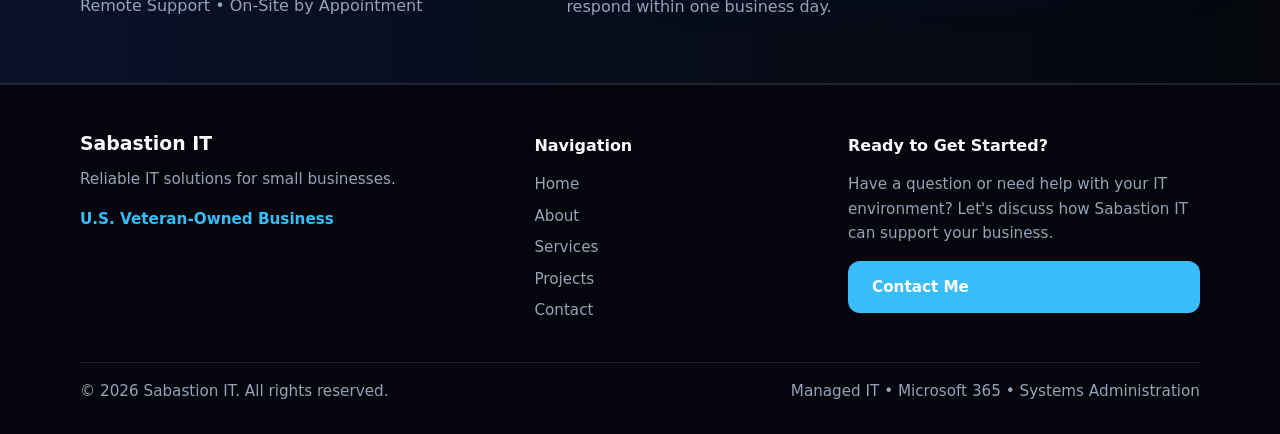
==== commit fda844a6: "Add files via upload" ====
--- a/sabastionit-site/index.html
+++ b/sabastionit-site/index.html
@@ -35,7 +35,7 @@
             Sabastion IT helps small businesses build, secure, and support modern technology environments without needing a full-time IT department.
           </p>
           <div class="hero-actions">
-            <a href="mailto:hello@sabastionit.com" class="btn primary">Schedule a Consultation</a>
+            <a href="mailto:sabastion.r.fasolo@gmail.com" class="btn primary">Schedule a Consultation</a>
             <a href="#services" class="btn secondary">View Services</a>
           </div>
         </div>
@@ -309,7 +309,7 @@
 
                 <div class="contact-item">
                     <h3>Email</h3>
-                    <p>sabastionfasolo@sabastionit.com</p>
+                    <p>sabastion.r.fasolo@gmail.com</p>
                 </div>
 
                 <div class="contact-item">
@@ -382,7 +382,7 @@
 
 <a
     <a
-    href="mailto:sabastionfasolo@sabastionit.com?subject=Sabastion%20IT%20Inquiry&body=Hi%20Sabastion,%0D%0A%0D%0AI%20would%20like%20to%20discuss..."
+    href="mailto:sabastion.r.fasolo@gmail.com"
     class="footer-btn">
     Contact Me
 </a>
